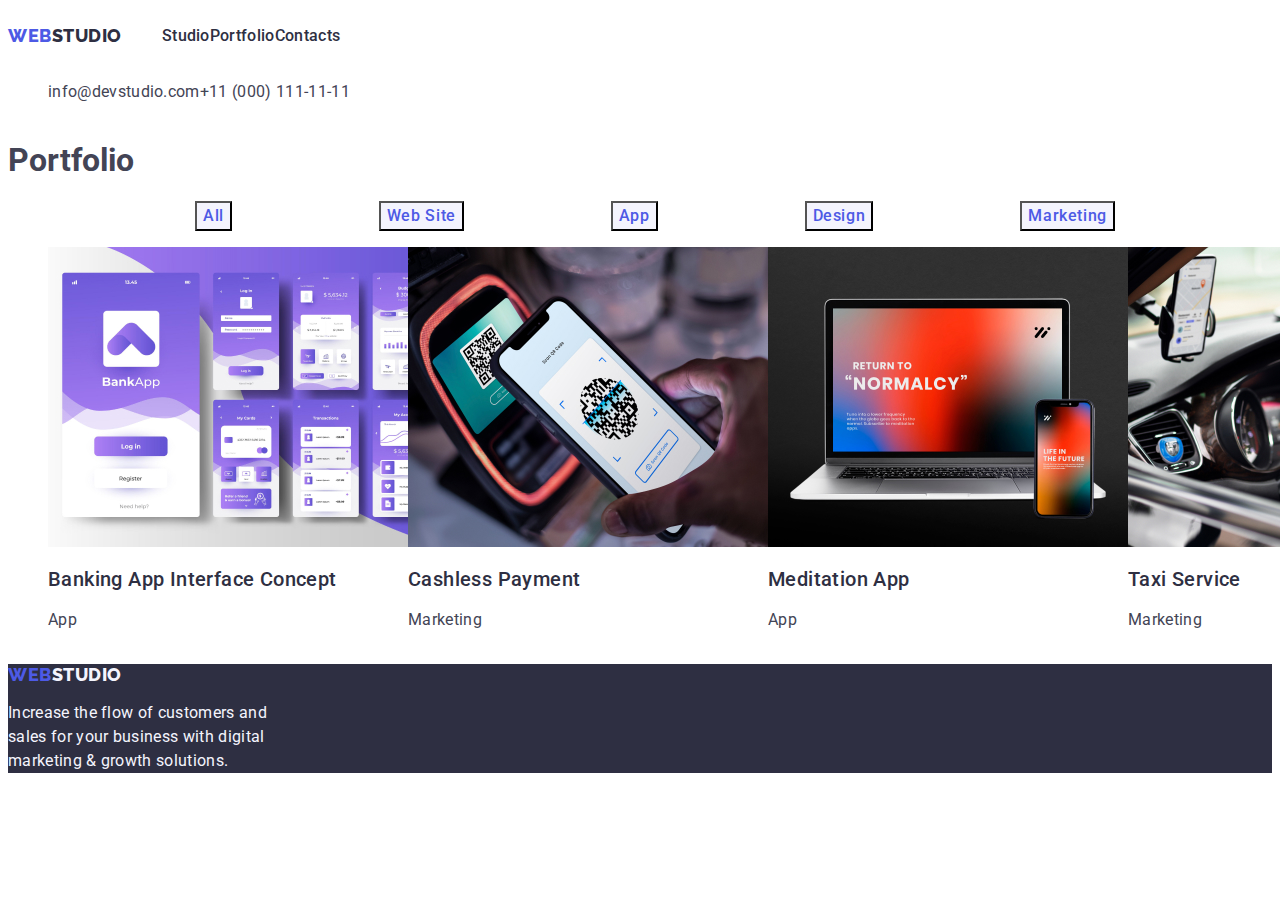
==== portfolio.html @ cba707e2 "1" ====
<!DOCTYPE html>
<html lang="en">
  <head>
    <meta charset="UTF-8" />
    <meta name="viewport" content="width=device-width, initial-scale=1.0" />
    <link rel="stylesheet" href="./css/styles.css" />
    <title>Portfolio</title>
    <link rel="preconnect" href="https://fonts.googleapis.com" />
    <link rel="preconnect" href="https://fonts.gstatic.com" crossorigin />
    <link
      href="https://fonts.googleapis.com/css2?family=Raleway:wght@800&family=Roboto:wght@400;500;700;900&display=swap"
      rel="stylesheet"
    />
  </head>
  <body>
    <header class="header">
      <nav class="nav">
        <a href="./index.html" class="logo link"
          >Web<span class="nav-logo-span">Studio</span></a
        >
        <ul class="list">
          <li class="nav-list-item link">
            <a class="nav-list-item-link link" href="./index.html">Studio</a>
          </li>
          <li class="nav-list-item">
            <a class="nav-list-item-link link" href="./portfolio.html"
              >Portfolio</a
            >
          </li>
          <li class="nav-list-item">
            <a class="nav-list-item-link link" href="">Contacts</a>
          </li>
        </ul>
      </nav>
      <address class="address">
        <ul class="list">
          <li class="address-list-item">
            <a class="address-link link" href="mailto:info@devstudio.com"
              >info@devstudio.com</a
            >
          </li>
          <li class="address-list-item">
            <a class="address-link link" href="tel:+110001111111"
              >+11 (000) 111-11-11</a
            >
          </li>
        </ul>
      </address>
    </header>

    <main class="main">
      <section class="main-section">
        <h1>Portfolio</h1>
        <ul class="list">
          <li><button class="button" type="button">All</button></li>
          <li><button class="button" type="button">Web Site</button></li>
          <li><button class="button" type="button">App</button></li>
          <li><button class="button" type="button">Design</button></li>
          <li><button class="button" type="button">Marketing</button></li>
        </ul>
        <ul class="list">
          <li>
            <a class="link" href="">
              <img src="./images/img-8.jpg" alt="Banking App" width="360" />
              <h2 class="item-title">Banking App Interface Concept</h2>
              <p class="item-text">App</p>
            </a>
          </li>
          <li>
            <a class="link" href="">
              <img
                src="./images/img-9.jpg"
                alt="Cashless Payment"
                width="360"
              />
              <h2 class="item-title">Cashless Payment</h2>
              <p class="item-text">Marketing</p>
            </a>
          </li>
          <li>
            <a class="link" href="">
              <img src="./images/img-10.jpg" alt="Meditation App" width="360" />
              <h2 class="item-title">Meditation App</h2>
              <p class="item-text">App</p>
            </a>
          </li>
          <li>
            <a class="link" href="">
              <img src="./images/img-11.jpg" alt="Taxi Service" width="360" />
              <h2 class="item-title">Taxi Service</h2>
              <p class="item-text">Marketing</p>
            </a>
          </li>
          <li>
            <a class="link" href="">
              <img
                src="./images/img-12.jpg"
                alt="Screen Illustrations"
                width="360"
              />
              <h2 class="item-title">Screen Illustrations</h2>
              <p class="item-text">Design</p>
            </a>
          </li>
          <li>
            <a class="link" href="">
              <img src="./images/img-13.jpg" alt="Online Cources" width="360" />
              <h2 class="item-title">Online Courses</h2>
              <p class="item-text">Marketing</p>
            </a>
          </li>
          <li>
            <a class="link" href="">
              <img
                src="./images/img-14.jpg"
                alt="Instagram Stories Concept"
                width="360"
              />
              <h2 class="item-title">Instagram Stories Concept</h2>
              <p class="item-text">Design</p>
            </a>
          </li>
          <li>
            <a class="link" href="">
              <img src="./images/img-15.jpg" alt="Organic Food" width="360" />
              <h2 class="item-title">Organic Food</h2>
              <p class="item-text">Web Site</p>
            </a>
          </li>
          <li>
            <a class="link" href="">
              <img src="./images/img-16.jpg" alt="Fresh Coffee" width="360" />
              <h2 class="item-title">Fresh Coffee</h2>
              <p class="item-text">Web Site</p>
            </a>
          </li>
        </ul>
      </section>
    </main>

    <footer class="footer">
      <a href="./index.html" class="logo link"
        >Web<span class="footer-logo-span">Studio</span></a
      >
      <p class="footer-p">
        Increase the flow of customers and<br />
        sales for your business with digital<br />
        marketing & growth solutions.
      </p>
    </footer>
  </body>
</html>
---- css/styles.css ----
/* GLOBAL STYLING */
body {
  font-family: 'Roboto', sans-serif;
  color: var(--slate);
  background-color: var(--white);
}

:root {
  --iris: #4d5ae5;
  --ocean: #404bbf;
  --navyblue: #2e2f42;
  --green: #31d0aa;
  --slate: #434455;
  --lightslate: #8e8f99;
  --cornerflower: #e7e9fc;
  --cloud: #f4f4fd;
  --navybluemodal: #2e2f42;
  --white: #ffffff;
  --dairy: #fcfcfc;
}
/*  END OF GLOBAL STYLING */

/* HEADER SECTION */
.header {
  background-color: var(--white);
}

.top-header {
  display: flex;
  justify-content: space-between;
}

.nav,
.address {
  display: flex;
  align-items: center;
}

.logo {
  font-family: 'Raleway', sans-serif;
  font-weight: 800;
  font-size: 18px;
  line-height: 1.17;
  letter-spacing: 0.03em;
  text-transform: uppercase;
  color: var(--iris);
}

.nav-logo-span {
  color: var(--navybluemodal);
  font-family: 'Raleway', sans-serif;
  font-size: 18px;
  font-style: normal;
  font-weight: 800;
  line-height: 1.17;
}

.link {
  text-decoration: none;
}

.list {
  list-style: none;
  display: flex;
  margin-right: 10px;
  justify-content: space-evenly;
}

.nav-list-item {
  list-style: none;
}

.nav-list-item-link {
  font-family: Roboto;
  font-size: 16px;
  font-style: normal;
  font-weight: 500;
  letter-spacing: 0.32px;
  color: var(--navyblue);
  line-height: 1.5;
  letter-spacing: 0.02em;
}

.nav-list-item-link:hover,
.nav-list-item-link:focus {
  color: var(--ocean);
}
.address {
  font-style: normal;
}

.address-link {
  line-height: 1.5;
  letter-spacing: 0.02em;
  color: var(--slate);
}

.address-link:hover,
.address-link:focus {
  color: var(--ocean);
}

.main {
  background-color: var(--white);
}

/* END OF HEADER STYLING */

/* SECTION 1 */
.hero-section {
  background-color: var(--navyblue);
}
.hero-tittle {
  font-family: Roboto;
  font-size: 56px;
  font-style: normal;
  font-weight: 700;
  line-height: 1.07;
  letter-spacing: 1.12px;
  color: var(--white);
  text-align: center;
}
.hero-button {
  background-color: var(--iris);
  color: var(--white);
  font-family: 'Roboto', sans-serif;
  font-size: 16px;
  font-style: normal;
  font-weight: 500;
  line-height: 24px; /* 150% */
  letter-spacing: 0.64px;
  border: none;
}
.hero-button:hover,
.hero-button:focus {
  background-color: var(--ocean);
  cursor: pointer;
}

/* END OF SECTION 1 STYLING */

/* SECTION 2 */
.features-section {
  background-color: var(--white);
}

.section-title {
  font-size: 36px;
  line-height: 1.11;
  text-transform: capitalize;
  letter-spacing: 0.02em;
  color: var(--navybluemodal);
  text-align: center;
  position: absolute;
  width: 1px;
  height: 1px;
  margin: -1px;
  border: 0;
  padding: 0;
  white-space: nowrap;
  clip-path: inset(100%);
  clip: rect(0 0 0 0);
  overflow: hidden;
}

.item-title {
  font-family: Roboto;
  font-size: 20px;
  font-style: normal;
  font-weight: 500;
  line-height: 24px; /* 120% */
  letter-spacing: 0.4px;
  color: var(--navyblue);
}
.item-text {
  font-family: Roboto;
  font-size: 16px;
  font-style: normal;
  font-weight: 400;
  line-height: 24px; /* 150% */
  letter-spacing: 0.32px;
  color: var(--slate);
}
/* END OF SECTION 2 STYLING */

/* SECTION 3 */
.services-section {
  background-color: var(--white);
}

/* END OF SECTION 3 STYLING */

/* SECTION 4 */
.team-section {
  background-color: var(--cloud);
}

.team-list-item {
  list-style: none;
  background-color: var(--white);
}
/* END OF SECTION 4 STYLING */

/* FOOTER SECTION */
.footer {
  background-color: var(--navyblue);
}

.footer-logo-span-web {
  font-family: 'Raleway', sans-serif;
  font-size: 18px;
  font-style: normal;
  font-weight: 800;
  line-height: 1.17;
  letter-spacing: 0.54px;
  text-transform: uppercase;
  color: var(--iris);
}

.logo {
  font-family: 'Raleway', sans-serif;
  font-weight: 800;
  font-size: 18px;
  line-height: 1.17;
  letter-spacing: 0.03em;
  text-transform: uppercase;
  color: var(--iris);
}

.footer-logo-span {
  color: var(--cloud);
}
.footer-p {
  font-family: Roboto;
  font-size: 16px;
  font-style: normal;
  font-weight: 400;
  line-height: 24px; /* 150% */
  letter-spacing: 0.32px;
  color: var(--cloud);
}

/* Portfolio */
.menu-list {
  list-style: none;
}

.button {
  color: var(--iris);
  background-color: var(--cloud);
  font-family: 'Roboto', sans-serif;
  font-size: 16px;
  font-style: normal;
  font-weight: 500;
  line-height: 1.5;
  letter-spacing: 0.04em;
}

.button:hover,
.button:focus {
  background-color: var(--ocean);
  color: var(--white);
  cursor: pointer;
}
/* END OF FOOTER STYLING */
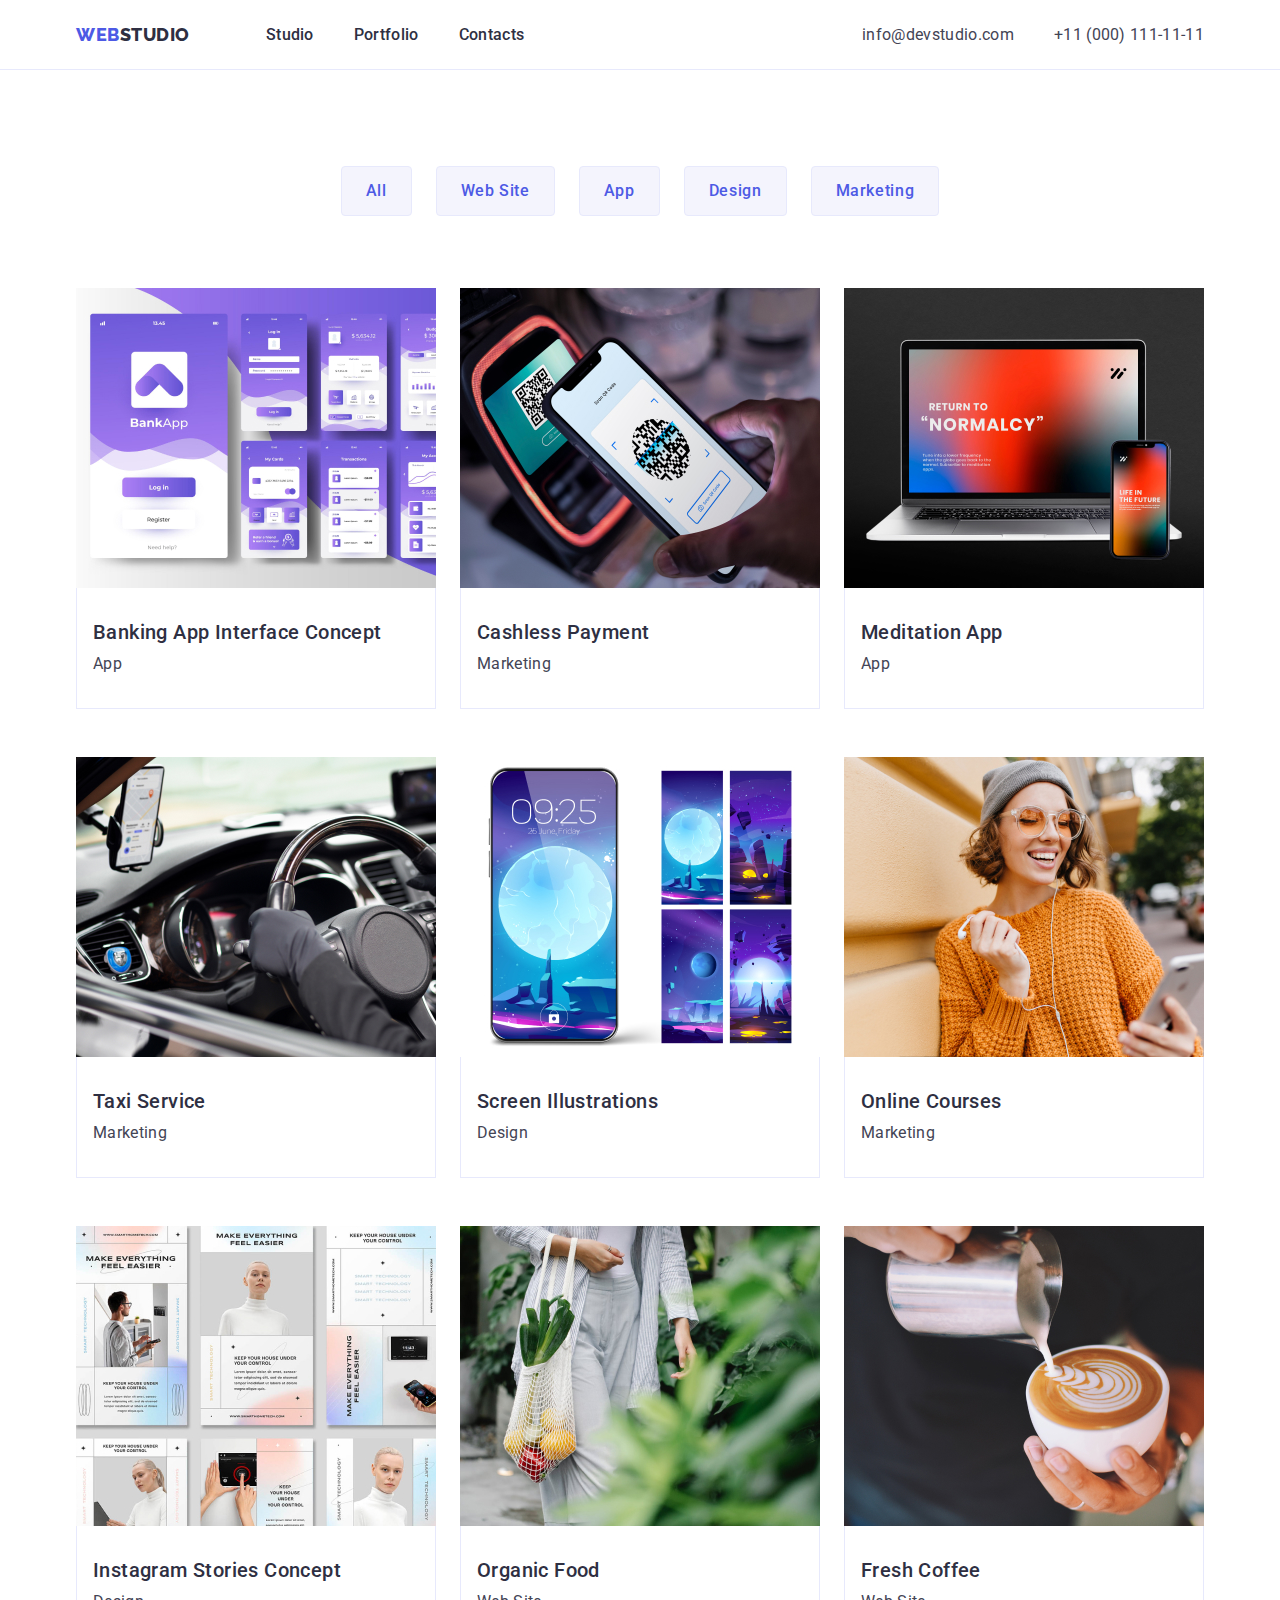
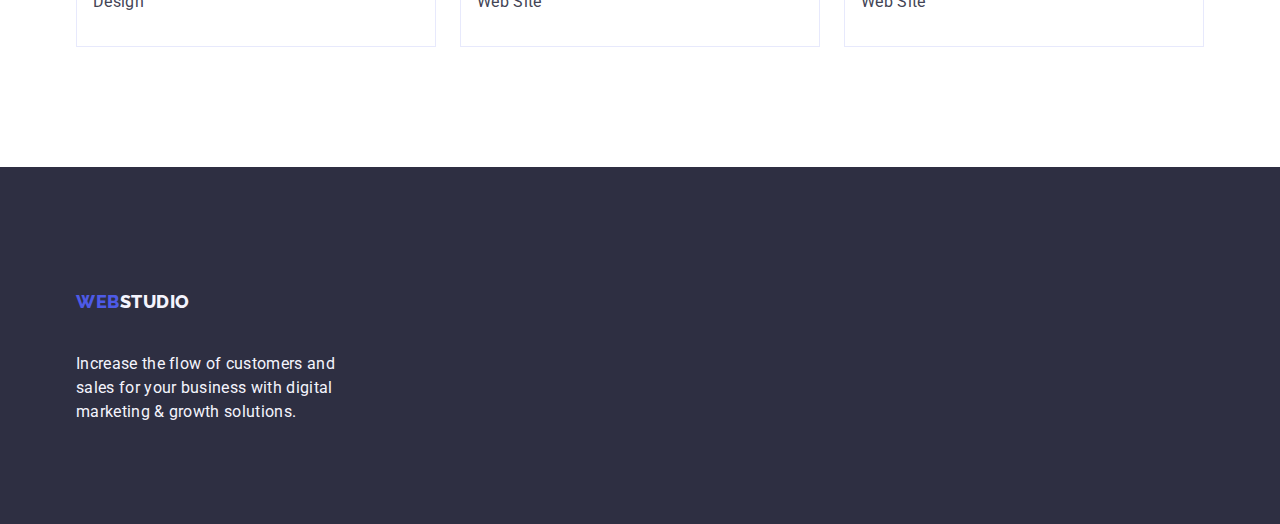
==== commit 69839653: "1" ====
--- a/portfolio.html
+++ b/portfolio.html
@@ -3,150 +3,191 @@
   <head>
     <meta charset="UTF-8" />
     <meta name="viewport" content="width=device-width, initial-scale=1.0" />
-    <link rel="stylesheet" href="./css/styles.css" />
     <title>Portfolio</title>
+    <link
+      rel="stylesheet"
+      href="https://cdnjs.cloudflare.com/ajax/libs/modern-normalize/1.0.0/modern-normalize.min.css"
+    />
     <link rel="preconnect" href="https://fonts.googleapis.com" />
     <link rel="preconnect" href="https://fonts.gstatic.com" crossorigin />
     <link
-      href="https://fonts.googleapis.com/css2?family=Raleway:wght@800&family=Roboto:wght@400;500;700;900&display=swap"
+      href="https://fonts.googleapis.com/css2?family=Raleway:wght@100;200;300;400;500;600;700;900&family=Roboto:wght@100;300;400;500;700;900&display=swap"
       rel="stylesheet"
     />
+    <link rel="stylesheet" href="./css/styles.css" />
   </head>
   <body>
+    <!-- Header -->
     <header class="header">
-      <nav class="nav">
-        <a href="./index.html" class="logo link"
-          >Web<span class="nav-logo-span">Studio</span></a
-        >
-        <ul class="list">
-          <li class="nav-list-item link">
-            <a class="nav-list-item-link link" href="./index.html">Studio</a>
-          </li>
-          <li class="nav-list-item">
-            <a class="nav-list-item-link link" href="./portfolio.html"
-              >Portfolio</a
-            >
-          </li>
-          <li class="nav-list-item">
-            <a class="nav-list-item-link link" href="">Contacts</a>
-          </li>
-        </ul>
-      </nav>
-      <address class="address">
-        <ul class="list">
-          <li class="address-list-item">
-            <a class="address-link link" href="mailto:info@devstudio.com"
-              >info@devstudio.com</a
-            >
-          </li>
-          <li class="address-list-item">
-            <a class="address-link link" href="tel:+110001111111"
-              >+11 (000) 111-11-11</a
-            >
-          </li>
-        </ul>
-      </address>
+      <div class="top-header container">
+        <nav class="nav">
+          <a class="logo link" href="./index.html"
+            >Web<span class="header-logo">Studio</span></a
+          >
+          <ul class="list">
+            <li class="list-item">
+              <a class="item link" href="./index.html">Studio</a>
+            </li>
+            <li class="list-item">
+              <a class="item link" href="./portfolio.html">Portfolio</a>
+            </li>
+            <li class="list-item"><a class="item link" href="">Contacts</a></li>
+          </ul>
+        </nav>
+
+        <address class="contacts">
+          <ul class="list">
+            <li class="contact-item">
+              <a class="contact link" href="mailto:info@devstudio.com"
+                >info@devstudio.com</a
+              >
+            </li>
+            <li class="contact-item">
+              <a class="contact link" href="tel:+110001111111"
+                >+11 (000) 111-11-11</a
+              >
+            </li>
+          </ul>
+        </address>
+      </div>
     </header>
 
-    <main class="main">
-      <section class="main-section">
-        <h1>Portfolio</h1>
-        <ul class="list">
-          <li><button class="button" type="button">All</button></li>
-          <li><button class="button" type="button">Web Site</button></li>
-          <li><button class="button" type="button">App</button></li>
-          <li><button class="button" type="button">Design</button></li>
-          <li><button class="button" type="button">Marketing</button></li>
-        </ul>
-        <ul class="list">
-          <li>
-            <a class="link" href="">
-              <img src="./images/img-8.jpg" alt="Banking App" width="360" />
-              <h2 class="item-title">Banking App Interface Concept</h2>
-              <p class="item-text">App</p>
-            </a>
-          </li>
-          <li>
-            <a class="link" href="">
-              <img
-                src="./images/img-9.jpg"
-                alt="Cashless Payment"
-                width="360"
-              />
-              <h2 class="item-title">Cashless Payment</h2>
-              <p class="item-text">Marketing</p>
-            </a>
-          </li>
-          <li>
-            <a class="link" href="">
-              <img src="./images/img-10.jpg" alt="Meditation App" width="360" />
-              <h2 class="item-title">Meditation App</h2>
-              <p class="item-text">App</p>
-            </a>
-          </li>
-          <li>
-            <a class="link" href="">
-              <img src="./images/img-11.jpg" alt="Taxi Service" width="360" />
-              <h2 class="item-title">Taxi Service</h2>
-              <p class="item-text">Marketing</p>
-            </a>
-          </li>
-          <li>
-            <a class="link" href="">
-              <img
-                src="./images/img-12.jpg"
-                alt="Screen Illustrations"
-                width="360"
-              />
-              <h2 class="item-title">Screen Illustrations</h2>
-              <p class="item-text">Design</p>
-            </a>
-          </li>
-          <li>
-            <a class="link" href="">
-              <img src="./images/img-13.jpg" alt="Online Cources" width="360" />
-              <h2 class="item-title">Online Courses</h2>
-              <p class="item-text">Marketing</p>
-            </a>
-          </li>
-          <li>
-            <a class="link" href="">
-              <img
-                src="./images/img-14.jpg"
-                alt="Instagram Stories Concept"
-                width="360"
-              />
-              <h2 class="item-title">Instagram Stories Concept</h2>
-              <p class="item-text">Design</p>
-            </a>
-          </li>
-          <li>
-            <a class="link" href="">
-              <img src="./images/img-15.jpg" alt="Organic Food" width="360" />
-              <h2 class="item-title">Organic Food</h2>
-              <p class="item-text">Web Site</p>
-            </a>
-          </li>
-          <li>
-            <a class="link" href="">
-              <img src="./images/img-16.jpg" alt="Fresh Coffee" width="360" />
-              <h2 class="item-title">Fresh Coffee</h2>
-              <p class="item-text">Web Site</p>
-            </a>
-          </li>
-        </ul>
+    <!-- Main -->
+    <main>
+      <section class="services-section">
+        <div class="container">
+          <h1 class="visually-hidden">Services</h1>
+
+          <ul class="btn list">
+            <li><button type="button" class="btn-menu">All</button></li>
+            <li><button type="button" class="btn-menu">Web Site</button></li>
+            <li><button type="button" class="btn-menu">App</button></li>
+            <li><button type="button" class="btn-menu">Design</button></li>
+            <li><button type="button" class="btn-menu">Marketing</button></li>
+          </ul>
+
+          <ul class="svc list">
+            <li class="svc-item">
+              <a class="list link" href="">
+                <img src="./images/img-8.jpg" alt="banking app" width="360" />
+                <div class="svc-info">
+                  <h2 class="list-header">Banking App Interface Concept</h2>
+                  <p class="list-text">App</p>
+                </div>
+              </a>
+            </li>
+
+            <li class="svc-item">
+              <a class="list link" href="">
+                <img
+                  src="./images/img-9.jpg"
+                  alt="cashless payment"
+                  width="360"
+                />
+                <div class="svc-info">
+                  <h2 class="list-header">Cashless Payment</h2>
+                  <p class="list-text">Marketing</p>
+                </div>
+              </a>
+            </li>
+
+            <li class="svc-item">
+              <a class="link" href="">
+                <img
+                  src="./images/img-10.jpg"
+                  alt="meditation app"
+                  width="360"
+                />
+                <div class="svc-info">
+                  <h2 class="list-header">Meditation App</h2>
+                  <p class="list-text">App</p>
+                </div>
+              </a>
+            </li>
+
+            <li class="svc-item">
+              <a class="link" href="">
+                <img src="./images/img-11.jpg" alt="taxi service" width="360" />
+                <div class="svc-info">
+                  <h2 class="list-header">Taxi Service</h2>
+                  <p class="list-text">Marketing</p>
+                </div>
+              </a>
+            </li>
+
+            <li class="svc-item">
+              <a class="link" href="">
+                <img
+                  src="./images/img-12.jpg"
+                  alt="screen illustrations"
+                  width="360"
+                />
+                <div class="svc-info">
+                  <h2 class="list-header">Screen Illustrations</h2>
+                  <p class="list-text">Design</p>
+                </div>
+              </a>
+            </li>
+
+            <li class="svc-item">
+              <a class="link" href="">
+                <img
+                  src="./images/img-13.jpg"
+                  alt="online course"
+                  width="360"
+                />
+                <div class="svc-info">
+                  <h2 class="list-header">Online Courses</h2>
+                  <p class="list-text">Marketing</p>
+                </div>
+              </a>
+            </li>
+
+            <li class="svc-item">
+              <a class="link" href="">
+                <img src="./images/img-14.jpg" alt="IG stories" width="360" />
+                <div class="svc-info">
+                  <h2 class="list-header">Instagram Stories Concept</h2>
+                  <p class="list-text">Design</p>
+                </div>
+              </a>
+            </li>
+
+            <li class="svc-item">
+              <a class="link" href="">
+                <img src="./images/img-15.jpg" alt="organic food" width="360" />
+                <div class="svc-info">
+                  <h2 class="list-header">Organic Food</h2>
+                  <p class="list-text">Web Site</p>
+                </div>
+              </a>
+            </li>
+
+            <li class="svc-item">
+              <a class="link" href="">
+                <img src="./images/img-16.jpg" alt="fresh coffee" width="360" />
+                <div class="svc-info">
+                  <h2 class="list-header">Fresh Coffee</h2>
+                  <p class="list-text">Web Site</p>
+                </div>
+              </a>
+            </li>
+          </ul>
+        </div>
       </section>
     </main>
 
+    <!-- Footer -->
     <footer class="footer">
-      <a href="./index.html" class="logo link"
-        >Web<span class="footer-logo-span">Studio</span></a
-      >
-      <p class="footer-p">
-        Increase the flow of customers and<br />
-        sales for your business with digital<br />
-        marketing & growth solutions.
-      </p>
+      <div class="container">
+        <a class="logo link" href="./index.html"
+          >Web<span class="footer-logo">Studio</span></a
+        >
+        <p class="footer-text">
+          Increase the flow of customers and sales for your business with
+          digital marketing & growth solutions.
+        </p>
+      </div>
     </footer>
   </body>
 </html>
--- a/css/styles.css
+++ b/css/styles.css
@@ -1,40 +1,31 @@
-/* GLOBAL STYLING */
+/* CSS Resets */
+
+* {
+  margin: 0;
+  padding: 0;
+}
+
+/* CSS Variables */
+
+:root {
+  --slate: #434455;
+  --iris: #4d5ae5;
+  --white: #ffffff;
+  --navy-blue: #2e2f42;
+  --ocean: #404bbf;
+  --cloud: #f4f4fd;
+  --cornflower: #e7e9fc;
+}
+
+/* INDEX PAGE */
+
 body {
   font-family: 'Roboto', sans-serif;
   color: var(--slate);
   background-color: var(--white);
 }
 
-:root {
-  --iris: #4d5ae5;
-  --ocean: #404bbf;
-  --navyblue: #2e2f42;
-  --green: #31d0aa;
-  --slate: #434455;
-  --lightslate: #8e8f99;
-  --cornerflower: #e7e9fc;
-  --cloud: #f4f4fd;
-  --navybluemodal: #2e2f42;
-  --white: #ffffff;
-  --dairy: #fcfcfc;
-}
-/*  END OF GLOBAL STYLING */
-
-/* HEADER SECTION */
-.header {
-  background-color: var(--white);
-}
-
-.top-header {
-  display: flex;
-  justify-content: space-between;
-}
-
-.nav,
-.address {
-  display: flex;
-  align-items: center;
-}
+/* HEADER */
 
 .logo {
   font-family: 'Raleway', sans-serif;
@@ -46,111 +37,126 @@
   color: var(--iris);
 }
 
-.nav-logo-span {
-  color: var(--navybluemodal);
-  font-family: 'Raleway', sans-serif;
-  font-size: 18px;
-  font-style: normal;
-  font-weight: 800;
-  line-height: 1.17;
-}
+.header {
+  border-bottom: 1px solid var(--cornflower);
+}
+
+.top-header {
+  display: flex;
+  justify-content: space-between;
+}
+
+.nav,
+.contacts {
+  display: flex;
+  align-items: center;
+}
+
+.container {
+  width: 1158px;
+  margin: 0 auto;
+  padding: 0 15px;
+}
+
+.logo {
+  margin-right: 76px;
+}
+
+/* Navigation Items */
 
 .link {
   text-decoration: none;
+  padding: 24px 0;
+}
+
+.header-logo {
+  color: var(--navy-blue);
 }
 
 .list {
   list-style: none;
-  display: flex;
-  margin-right: 10px;
-  justify-content: space-evenly;
-}
-
-.nav-list-item {
-  list-style: none;
-}
-
-.nav-list-item-link {
-  font-family: Roboto;
-  font-size: 16px;
+}
+
+.nav > .list {
+  display: flex;
+  gap: 40px;
+}
+
+.list-item > .item {
+  font-weight: 500;
+  font-size: 16px;
+  line-height: 1.5;
+  letter-spacing: 0.02em;
+  color: var(--navy-blue);
+}
+
+li > .link:hover,
+li > .link:focus {
+  color: var(--ocean);
+}
+
+/* Address */
+
+.contacts {
   font-style: normal;
+}
+
+.contact-item > .contact {
+  font-size: 16px;
+  line-height: 1.5;
+  letter-spacing: 0.02em;
+  color: var(--slate);
+}
+
+.contacts > .list {
+  display: flex;
+  gap: 40px;
+}
+
+/* MAIN */
+
+/* First Section */
+
+.first-section {
+  background-color: var(--navy-blue);
+  padding: 188px 0;
+}
+
+.main-header {
+  font-size: 56px;
+  line-height: 1.07;
+  text-align: center;
+  letter-spacing: 0.02em;
+  color: var(--white);
+  max-width: 496px;
+  margin: 0 auto 48px;
+}
+
+.button {
+  background-color: var(--iris);
+  font-family: inherit;
   font-weight: 500;
-  letter-spacing: 0.32px;
-  color: var(--navyblue);
-  line-height: 1.5;
-  letter-spacing: 0.02em;
-}
-
-.nav-list-item-link:hover,
-.nav-list-item-link:focus {
-  color: var(--ocean);
-}
-.address {
-  font-style: normal;
-}
-
-.address-link {
-  line-height: 1.5;
-  letter-spacing: 0.02em;
-  color: var(--slate);
-}
-
-.address-link:hover,
-.address-link:focus {
-  color: var(--ocean);
-}
-
-.main {
-  background-color: var(--white);
-}
-
-/* END OF HEADER STYLING */
-
-/* SECTION 1 */
-.hero-section {
-  background-color: var(--navyblue);
-}
-.hero-tittle {
-  font-family: Roboto;
-  font-size: 56px;
-  font-style: normal;
-  font-weight: 700;
-  line-height: 1.07;
-  letter-spacing: 1.12px;
+  font-size: 16px;
+  line-height: 1.5;
+  letter-spacing: 0.04em;
   color: var(--white);
-  text-align: center;
-}
-.hero-button {
-  background-color: var(--iris);
-  color: var(--white);
-  font-family: 'Roboto', sans-serif;
-  font-size: 16px;
-  font-style: normal;
-  font-weight: 500;
-  line-height: 24px; /* 150% */
-  letter-spacing: 0.64px;
+  cursor: pointer;
+  display: block;
+  min-width: 169px;
+  height: 56px;
   border: none;
-}
-.hero-button:hover,
-.hero-button:focus {
+  border-radius: 4px;
+  margin: 0 auto;
+}
+
+.button:hover,
+.button:focus {
   background-color: var(--ocean);
-  cursor: pointer;
-}
-
-/* END OF SECTION 1 STYLING */
-
-/* SECTION 2 */
-.features-section {
-  background-color: var(--white);
-}
-
-.section-title {
-  font-size: 36px;
-  line-height: 1.11;
-  text-transform: capitalize;
-  letter-spacing: 0.02em;
-  color: var(--navybluemodal);
-  text-align: center;
+}
+
+/* Second Section */
+
+.visually-hidden {
   position: absolute;
   width: 1px;
   height: 1px;
@@ -163,103 +169,183 @@
   overflow: hidden;
 }
 
-.item-title {
-  font-family: Roboto;
+.info .list-header,
+.svc .list-header {
+  font-weight: 500;
   font-size: 20px;
-  font-style: normal;
+  line-height: 1.2;
+  letter-spacing: 0.02em;
+  color: var(--navy-blue);
+  margin-bottom: 8px;
+  text-align: left;
+}
+
+.info .list-text,
+.svc .list-text {
+  font-size: 16px;
+  line-height: 1.5;
+  letter-spacing: 0.02em;
+  color: var(--slate);
+  text-align: left;
+}
+
+.second-section {
+  padding: 120px 0;
+}
+
+.info.list {
+  display: flex;
+  gap: 24px;
+}
+
+.info-card {
+  flex-basis: calc((100% - 72px) / 4);
+}
+
+/* Third Section */
+
+.header-title {
+  font-size: 36px;
+  line-height: 1.11;
+  text-align: center;
+  letter-spacing: 0.02em;
+  text-transform: capitalize;
+  color: var(--navy-blue);
+  margin-bottom: 72px;
+}
+
+.third-section {
+  padding-bottom: 120px;
+}
+
+.service.list {
+  display: flex;
+  gap: 24px;
+}
+
+.service-info {
+  flex-basis: calc((100% - 48px) / 3);
+}
+
+/* Fourth Section */
+
+.fourth-section {
+  background-color: var(--cloud);
+  padding: 120px 0;
+}
+
+.team.list {
+  display: flex;
+  gap: 24px;
+}
+
+/* Reused third section header from main */
+
+.team-member {
+  background-color: var(--white);
+  flex-basis: calc((100% - 72px) / 4);
+  border-radius: 0 0 4px 4px;
+}
+
+.member-info {
+  padding: 32px 0;
+}
+
+.list-header {
+  text-align: center;
+  margin-bottom: 8px;
+}
+
+.list-text {
+  text-align: center;
+}
+
+/* Reused item header from main  */
+
+/* FOOTER */
+
+.footer {
+  background-color: var(--navy-blue);
+  padding: 100px 0;
+}
+
+.footer-logo {
+  color: var(--cloud);
+}
+
+.footer-text {
+  line-height: 1.5;
+  color: var(--cloud);
+  letter-spacing: 0.02em;
+  max-width: 264px;
+}
+
+.footer .link {
+  display: inline-block;
+  margin-bottom: 16px;
+}
+
+/* FORTFOLIO PAGE */
+
+/* Main */
+
+/* Buttons */
+
+.services-section {
+  padding: 96px 0 120px 0;
+}
+
+.btn-menu {
+  font-family: inherit;
   font-weight: 500;
-  line-height: 24px; /* 120% */
-  letter-spacing: 0.4px;
-  color: var(--navyblue);
-}
-.item-text {
-  font-family: Roboto;
-  font-size: 16px;
-  font-style: normal;
-  font-weight: 400;
-  line-height: 24px; /* 150% */
-  letter-spacing: 0.32px;
-  color: var(--slate);
-}
-/* END OF SECTION 2 STYLING */
-
-/* SECTION 3 */
-.services-section {
-  background-color: var(--white);
-}
-
-/* END OF SECTION 3 STYLING */
-
-/* SECTION 4 */
-.team-section {
-  background-color: var(--cloud);
-}
-
-.team-list-item {
-  list-style: none;
-  background-color: var(--white);
-}
-/* END OF SECTION 4 STYLING */
-
-/* FOOTER SECTION */
-.footer {
-  background-color: var(--navyblue);
-}
-
-.footer-logo-span-web {
-  font-family: 'Raleway', sans-serif;
-  font-size: 18px;
-  font-style: normal;
-  font-weight: 800;
-  line-height: 1.17;
-  letter-spacing: 0.54px;
-  text-transform: uppercase;
-  color: var(--iris);
-}
-
-.logo {
-  font-family: 'Raleway', sans-serif;
-  font-weight: 800;
-  font-size: 18px;
-  line-height: 1.17;
-  letter-spacing: 0.03em;
-  text-transform: uppercase;
-  color: var(--iris);
-}
-
-.footer-logo-span {
-  color: var(--cloud);
-}
-.footer-p {
-  font-family: Roboto;
-  font-size: 16px;
-  font-style: normal;
-  font-weight: 400;
-  line-height: 24px; /* 150% */
-  letter-spacing: 0.32px;
-  color: var(--cloud);
-}
-
-/* Portfolio */
-.menu-list {
-  list-style: none;
-}
-
-.button {
+  font-size: 16px;
+  line-height: 1.5;
+  letter-spacing: 0.04em;
   color: var(--iris);
   background-color: var(--cloud);
-  font-family: 'Roboto', sans-serif;
-  font-size: 16px;
-  font-style: normal;
-  font-weight: 500;
-  line-height: 1.5;
-  letter-spacing: 0.04em;
-}
-
-.button:hover,
-.button:focus {
+  cursor: pointer;
+  padding: 12px 24px;
+  border: 1px solid var(--cornflower);
+  border-radius: 4px;
+}
+
+.btn.list {
+  display: flex;
+  justify-content: center;
+  gap: 24px;
+  margin-bottom: 72px;
+}
+
+.btn-menu:hover,
+.btn-menu:focus {
+  color: var(--white);
   background-color: var(--ocean);
-  color: var(--white);
-  cursor: pointer;
-}
-/* END OF FOOTER STYLING */
+  border: 1px solid transparent;
+}
+
+/* Reused item header from main  */
+
+/* Converting all images to block element */
+
+img {
+  display: block;
+}
+
+/* Services List */
+
+.svc.list {
+  display: flex;
+  flex-wrap: wrap;
+  column-gap: 24px;
+  row-gap: 48px;
+}
+
+.svc-item {
+  flex-basis: calc((100% - 48px) / 3);
+}
+
+.svc-info {
+  padding: 32px 16px;
+  border: 1px solid var(--cornflower);
+  border-top: none;
+}
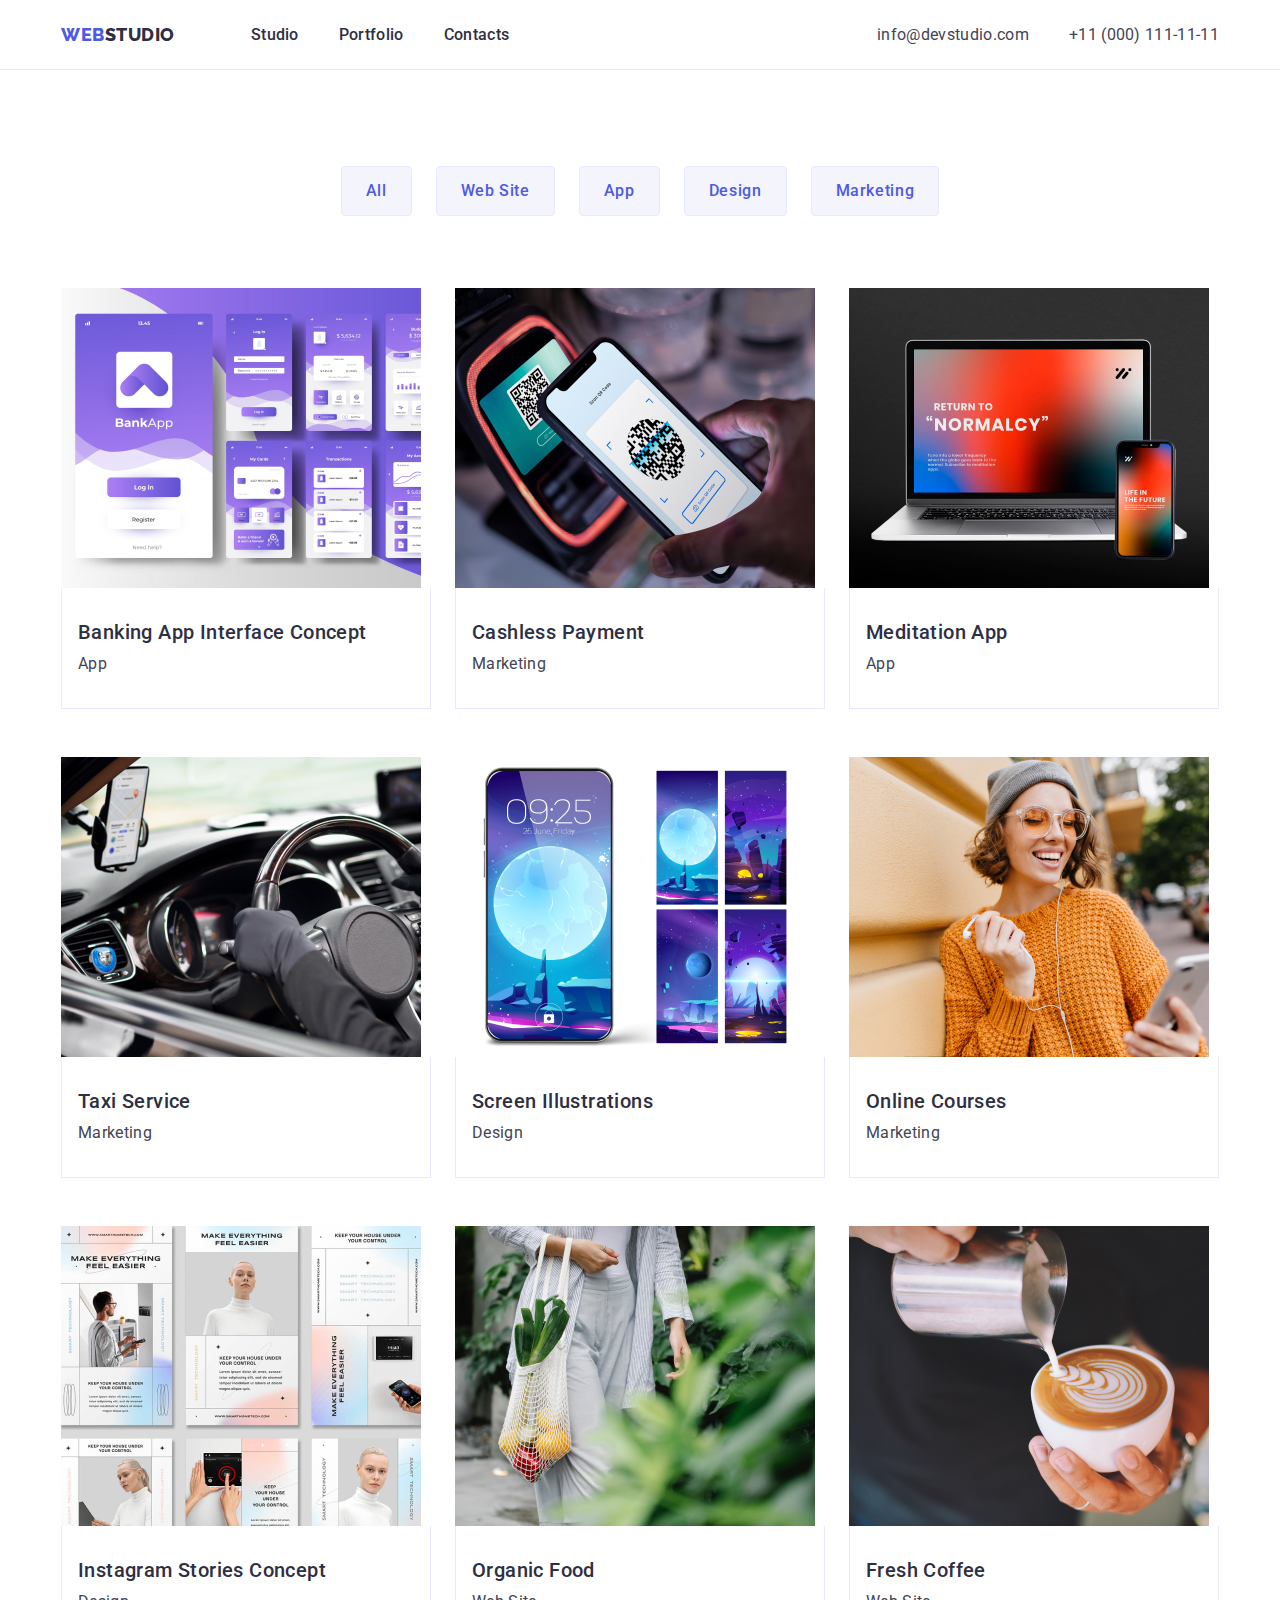
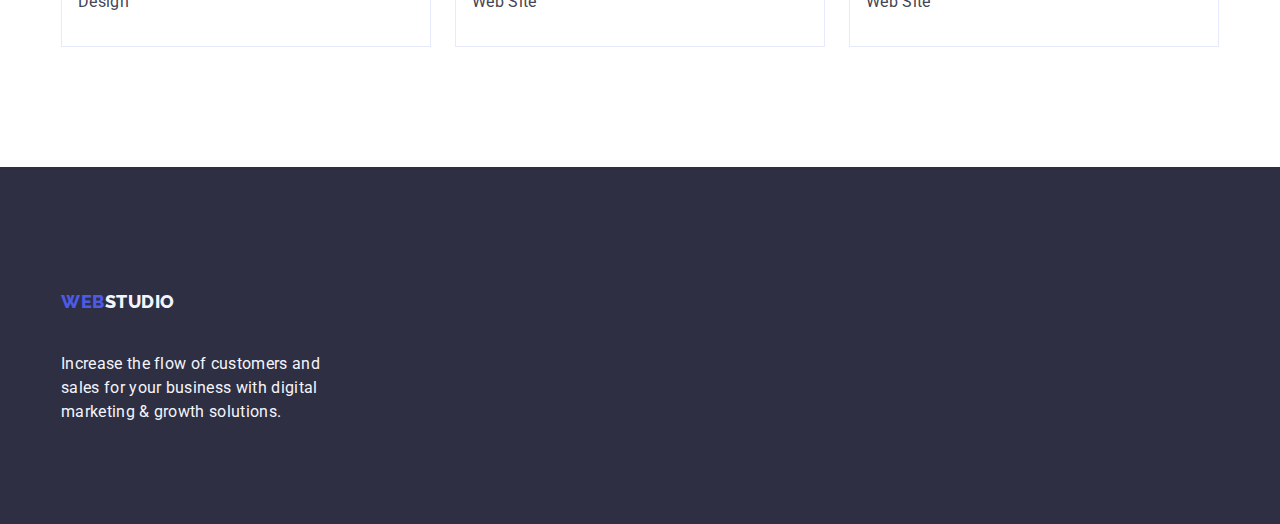
==== commit d1017953: "3" ====
--- a/portfolio.html
+++ b/portfolio.html
@@ -4,9 +4,13 @@
     <meta charset="UTF-8" />
     <meta name="viewport" content="width=device-width, initial-scale=1.0" />
     <title>Portfolio</title>
+    <!-- Normalize CSS -->
     <link
       rel="stylesheet"
-      href="https://cdnjs.cloudflare.com/ajax/libs/modern-normalize/1.0.0/modern-normalize.min.css"
+      href="https://cdnjs.cloudflare.com/ajax/libs/modern-normalize/2.0.0/modern-normalize.css"
+      integrity="sha512-gA2Bvu0/hw4oj0Lp8ZHjK+o3S4BE5m8d/wNVy6ktKLhHKPpWLQwv9ixzuWirWOakoJqlBdePq2NhoCaUOQ5npQ=="
+      crossorigin="anonymous"
+      referrerpolicy="no-referrer"
     />
     <link rel="preconnect" href="https://fonts.googleapis.com" />
     <link rel="preconnect" href="https://fonts.gstatic.com" crossorigin />
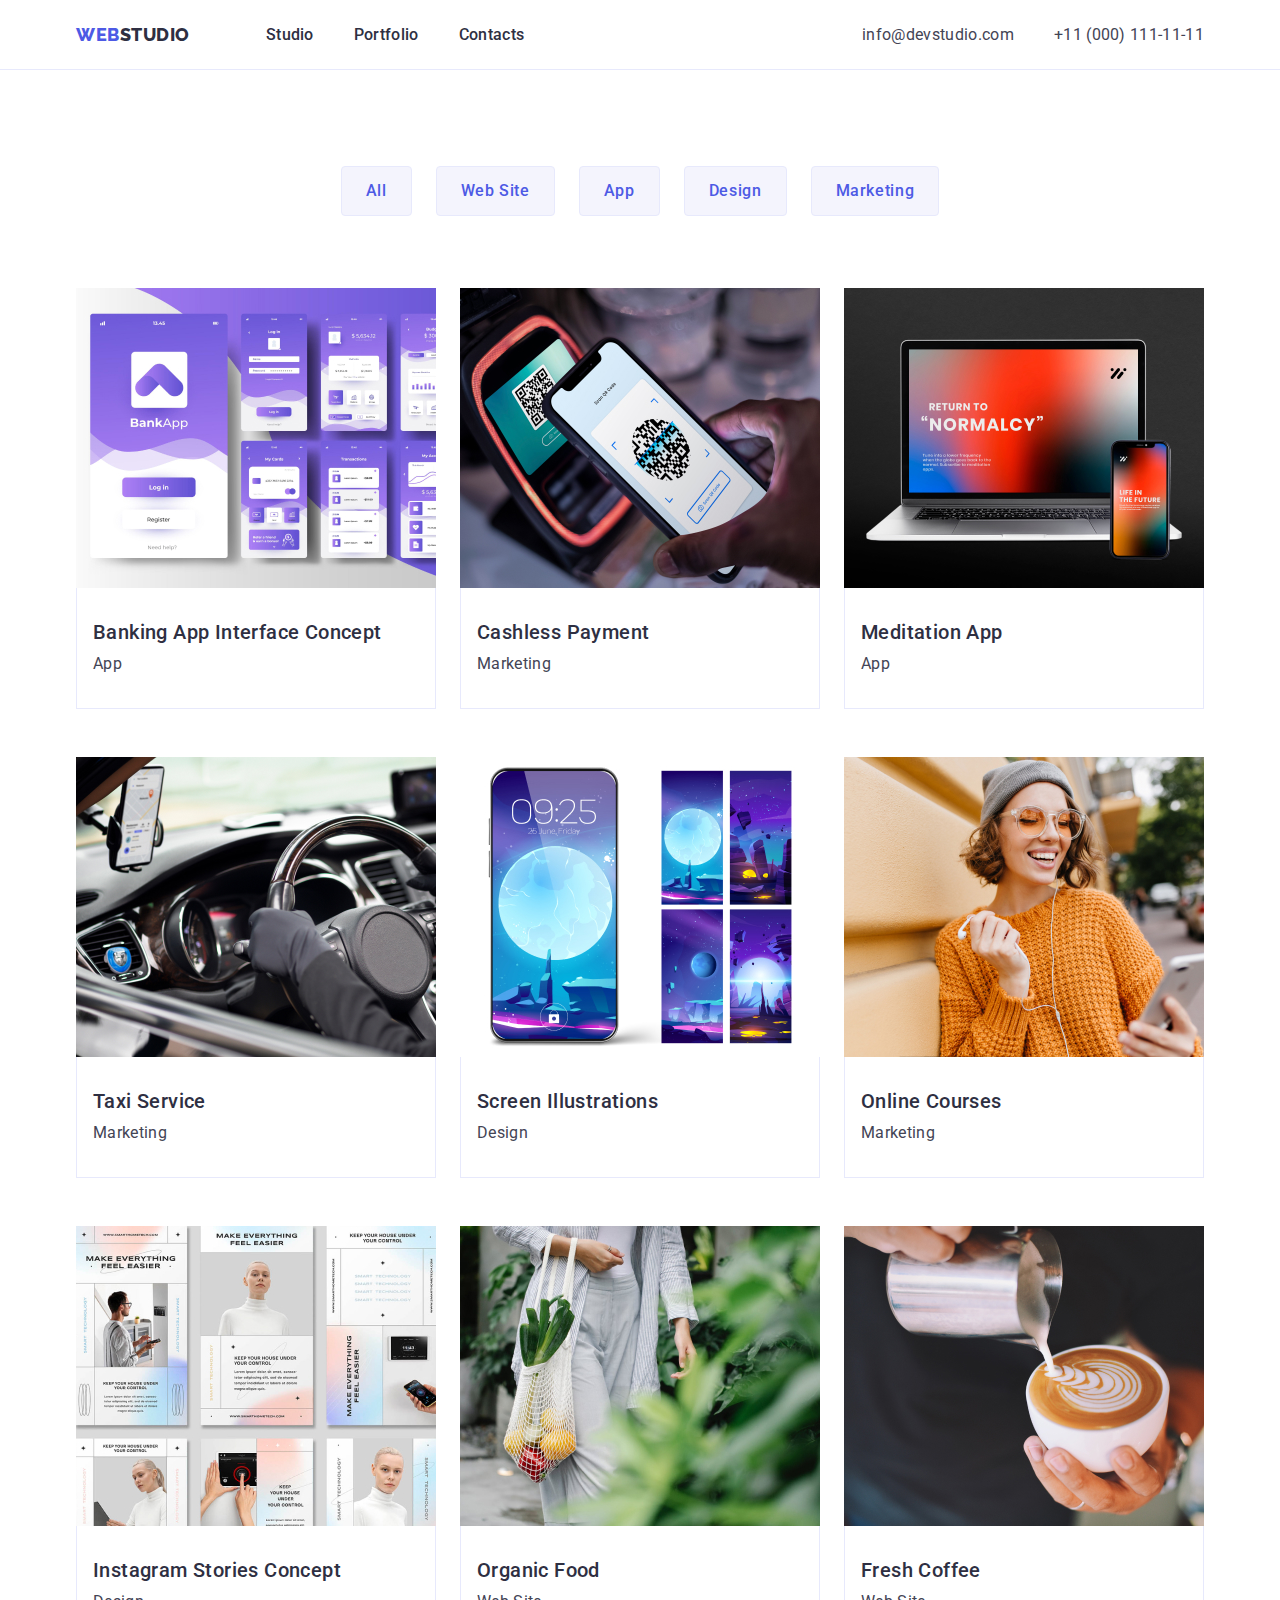
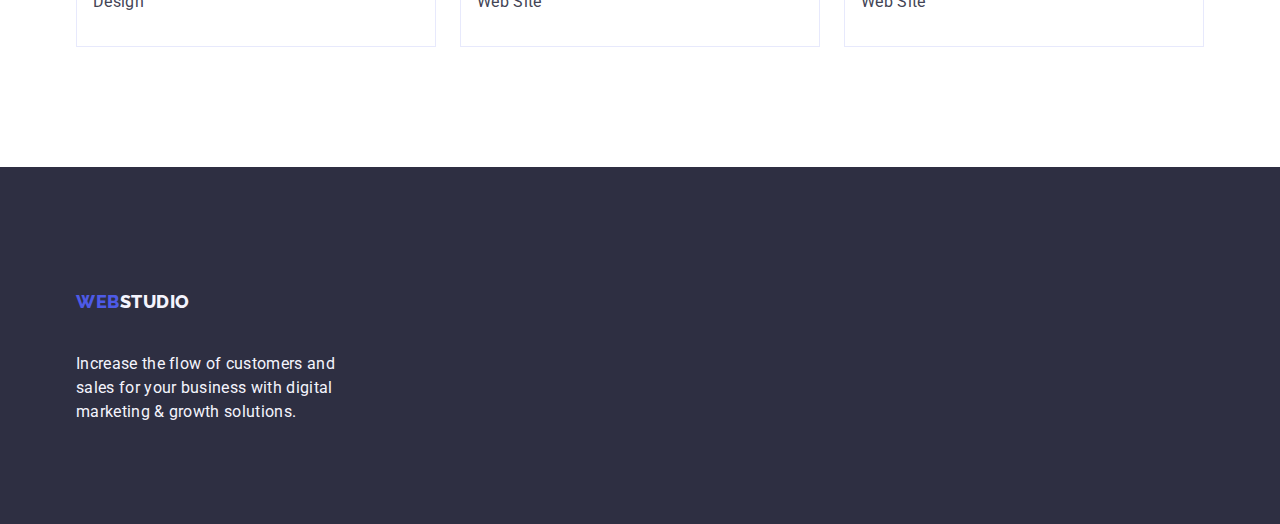
==== commit 3f3dc207: "1" ====
--- a/portfolio.html
+++ b/portfolio.html
@@ -7,17 +7,18 @@
     <!-- Normalize CSS -->
     <link
       rel="stylesheet"
-      href="https://cdnjs.cloudflare.com/ajax/libs/modern-normalize/2.0.0/modern-normalize.css"
-      integrity="sha512-gA2Bvu0/hw4oj0Lp8ZHjK+o3S4BE5m8d/wNVy6ktKLhHKPpWLQwv9ixzuWirWOakoJqlBdePq2NhoCaUOQ5npQ=="
-      crossorigin="anonymous"
-      referrerpolicy="no-referrer"
+      href="https://cdnjs.cloudflare.com/ajax/libs/modern-normalize/2.0.0/modern-normalize.min.css"
     />
+
+    <!-- Google Fonts -->
     <link rel="preconnect" href="https://fonts.googleapis.com" />
     <link rel="preconnect" href="https://fonts.gstatic.com" crossorigin />
     <link
       href="https://fonts.googleapis.com/css2?family=Raleway:wght@100;200;300;400;500;600;700;900&family=Roboto:wght@100;300;400;500;700;900&display=swap"
       rel="stylesheet"
     />
+
+    <!-- Main Stylesheet -->
     <link rel="stylesheet" href="./css/styles.css" />
   </head>
   <body>
